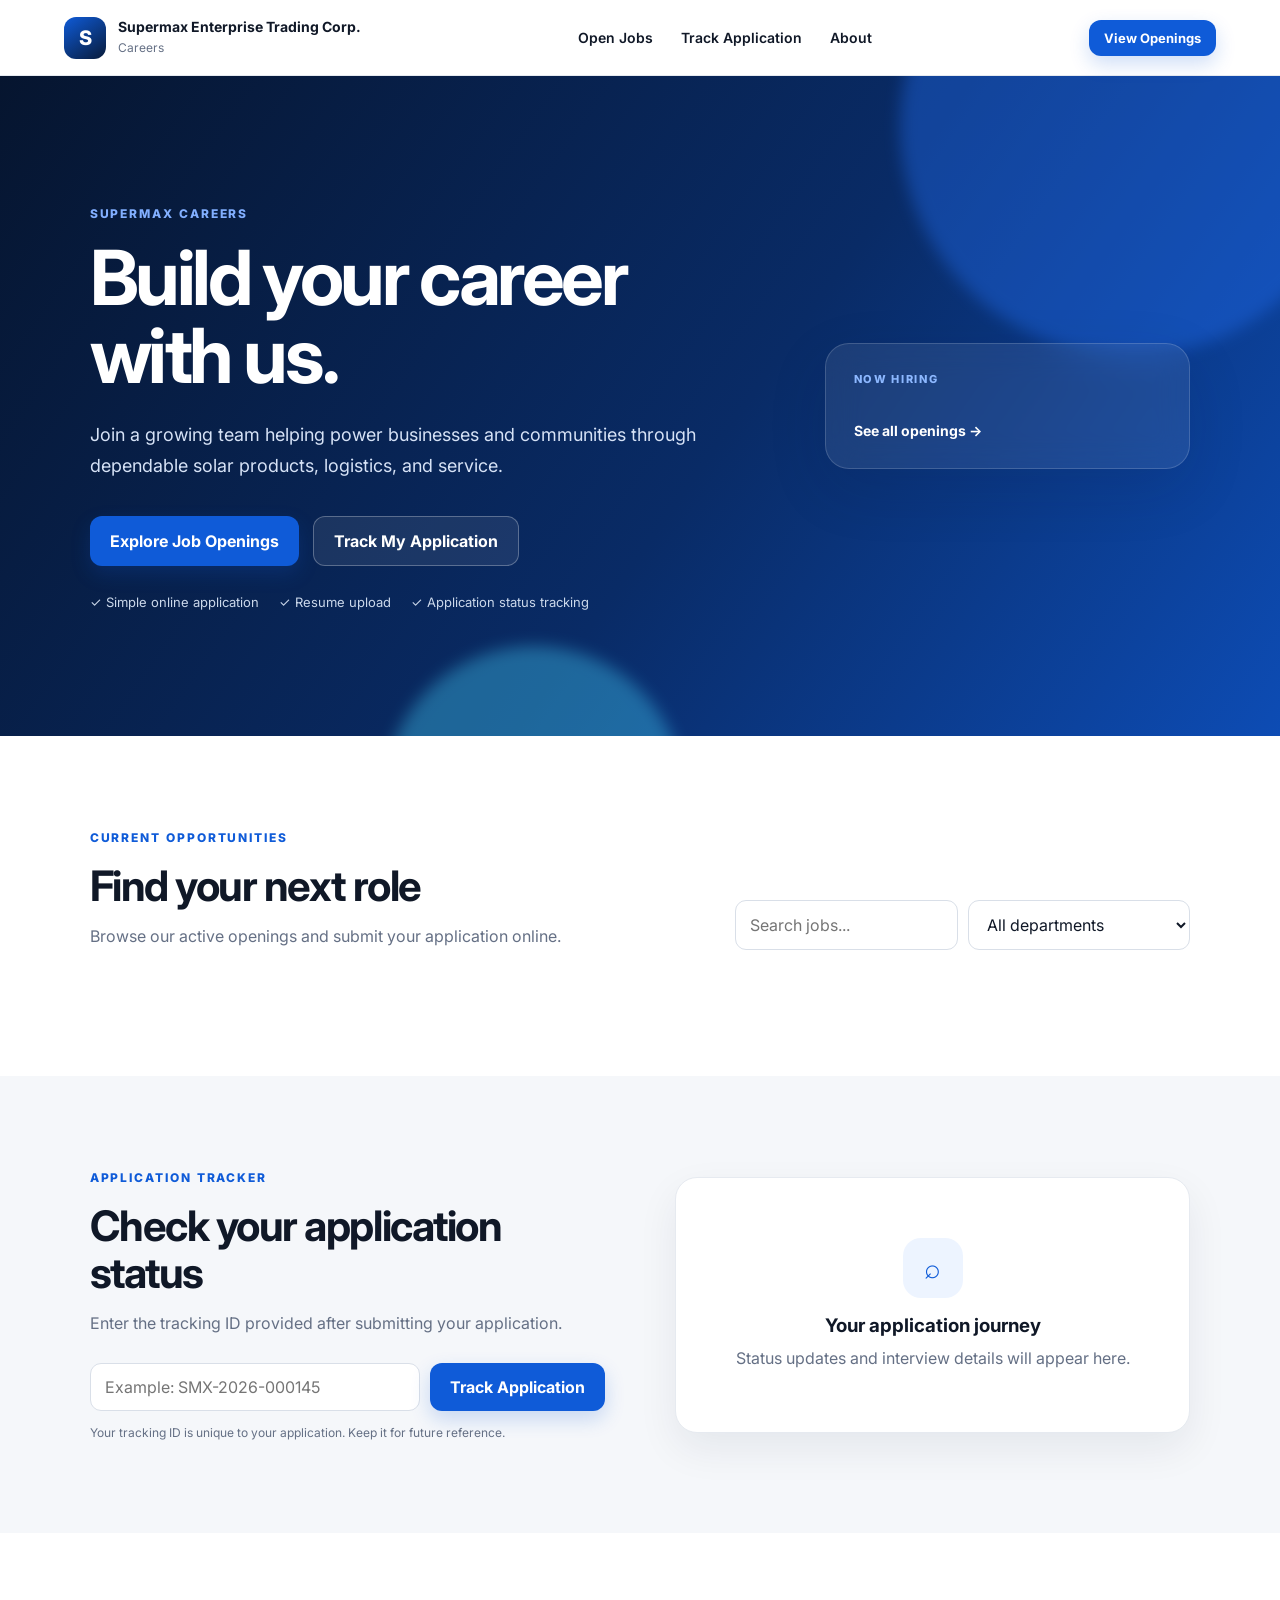
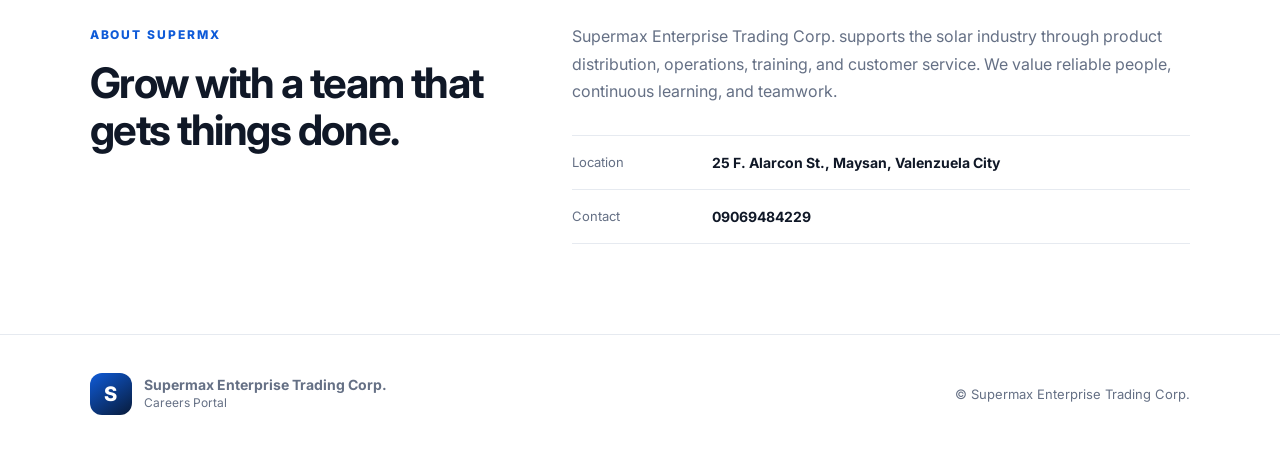
==== index.html @ c65a0ff6 "Add files via upload" ====
<!DOCTYPE html>
<html lang="en">
<head>
  <meta charset="UTF-8" />
  <meta name="viewport" content="width=device-width, initial-scale=1.0" />
  <title>Supermax Careers</title>
  <meta name="description" content="Careers and job openings at Supermax Enterprise Trading Corp." />
  <link rel="preconnect" href="https://fonts.googleapis.com">
  <link rel="preconnect" href="https://fonts.gstatic.com" crossorigin>
  <link href="https://fonts.googleapis.com/css2?family=Inter:wght@400;500;600;700;800&display=swap" rel="stylesheet">
  <link rel="stylesheet" href="styles.css" />
</head>
<body>
  <header class="topbar">
    <a class="brand" href="#home" aria-label="Careers home">
      <div class="brand-logo" id="brandLogoWrap"><img id="brandLogo" alt="Company logo" /></div>
      <div>
        <strong id="brandName">Supermax Enterprise Trading Corp.</strong>
        <span>Careers</span>
      </div>
    </a>
    <nav>
      <a href="#jobs">Open Jobs</a>
      <a href="#track">Track Application</a>
      <a href="#about">About</a>
    </nav>
    <a class="btn btn-small" href="#jobs">View Openings</a>
  </header>

  <main>
    <section class="hero" id="home">
      <div class="hero-glow hero-glow-a"></div>
      <div class="hero-glow hero-glow-b"></div>
      <div class="hero-content">
        <span class="eyebrow">SUPERMAX CAREERS</span>
        <h1 id="heroTitle">Build your career with us.</h1>
        <p id="heroSubtitle">Join a growing team helping power businesses and communities through dependable solar products, logistics, and service.</p>
        <div class="hero-actions">
          <a class="btn" href="#jobs">Explore Job Openings</a>
          <a class="btn btn-ghost" href="#track">Track My Application</a>
        </div>
        <div class="hero-trust">
          <span>✓ Simple online application</span>
          <span>✓ Resume upload</span>
          <span>✓ Application status tracking</span>
        </div>
      </div>
      <aside class="hero-card">
        <div class="mini-label">NOW HIRING</div>
        <div id="heroJobList" class="hero-job-list"></div>
        <a href="#jobs" class="text-link">See all openings →</a>
      </aside>
    </section>

    <section class="section" id="jobs">
      <div class="section-head">
        <div>
          <span class="eyebrow dark">CURRENT OPPORTUNITIES</span>
          <h2>Find your next role</h2>
          <p>Browse our active openings and submit your application online.</p>
        </div>
        <div class="job-filter-wrap">
          <input id="jobSearch" class="input" type="search" placeholder="Search jobs..." />
          <select id="jobDepartment" class="input"><option value="">All departments</option></select>
        </div>
      </div>
      <div id="jobsGrid" class="jobs-grid"></div>
      <div id="jobsEmpty" class="empty-state hidden">No active job openings match your search.</div>
    </section>

    <section class="section section-alt" id="track">
      <div class="track-layout">
        <div>
          <span class="eyebrow dark">APPLICATION TRACKER</span>
          <h2>Check your application status</h2>
          <p>Enter the tracking ID provided after submitting your application.</p>
          <div class="track-form">
            <input id="trackingIdInput" class="input" placeholder="Example: SMX-2026-000145" />
            <button id="trackBtn" class="btn">Track Application</button>
          </div>
          <p class="helper">Your tracking ID is unique to your application. Keep it for future reference.</p>
        </div>
        <div id="trackResult" class="track-card track-placeholder">
          <div class="track-icon">⌕</div>
          <h3>Your application journey</h3>
          <p>Status updates and interview details will appear here.</p>
        </div>
      </div>
    </section>

    <section class="section" id="about">
      <div class="about-grid">
        <div>
          <span class="eyebrow dark">ABOUT SUPERMX</span>
          <h2 id="aboutTitle">Grow with a team that gets things done.</h2>
        </div>
        <div>
          <p id="companyDescription">Supermax Enterprise Trading Corp. supports the solar industry through product distribution, operations, training, and customer service. We value reliable people, continuous learning, and teamwork.</p>
          <div class="info-list">
            <div><span>Location</span><strong id="companyAddress">25 F. Alarcon St., Maysan, Valenzuela City</strong></div>
            <div><span>Contact</span><strong id="companyContact">09069484229</strong></div>
          </div>
        </div>
      </div>
    </section>
  </main>

  <footer>
    <div class="brand">
      <div class="brand-logo"><img id="footerLogo" alt="Company logo" /></div>
      <div>
        <strong id="footerCompanyName">Supermax Enterprise Trading Corp.</strong>
        <span>Careers Portal</span>
      </div>
    </div>
    <p>© <span id="year"></span> <span id="footerCompanyInline">Supermax Enterprise Trading Corp.</span></p>
  </footer>

  <a id="messengerChatButton" class="messenger-chat hidden" href="#" target="_blank" rel="noopener" aria-label="Chat with us on Messenger">
    <span class="messenger-icon">💬</span>
    <span class="messenger-text"><strong>Need help?</strong><small>Chat with us</small></span>
  </a>

  <div id="jobModal" class="modal hidden" role="dialog" aria-modal="true" aria-labelledby="jobModalTitle">
    <div class="modal-backdrop" data-close-modal></div>
    <div class="modal-panel">
      <button class="modal-close" data-close-modal aria-label="Close">×</button>
      <div id="jobModalContent"></div>
    </div>
  </div>

  <div id="applyModal" class="modal hidden" role="dialog" aria-modal="true" aria-labelledby="applyModalTitle">
    <div class="modal-backdrop" data-close-apply></div>
    <div class="modal-panel modal-wide">
      <button class="modal-close" data-close-apply aria-label="Close">×</button>
      <div class="modal-heading">
        <span class="eyebrow dark">ONLINE APPLICATION</span>
        <h2 id="applyModalTitle">Apply for <span id="applyJobName"></span></h2>
        <p>Complete the form below. Fields marked * are required.</p>
      </div>
      <form id="applicationForm" class="application-form">
        <input type="hidden" id="applyJobId" />
        <div class="form-grid">
          <label>Full Name *<input class="input" id="fullName" required /></label>
          <label>Email Address *<input class="input" id="email" type="email" required /></label>
          <label>Mobile Number *<input class="input" id="mobile" required /></label>
          <label>Address *<input class="input" id="address" required /></label>
          <label>Highest Educational Attainment
            <select class="input" id="education">
              <option>High School</option><option>Senior High School</option><option>Vocational / TESDA</option>
              <option>College Undergraduate</option><option>College Graduate</option><option>Postgraduate</option>
            </select>
          </label>
          <label>Years of Work Experience<input class="input" id="experience" placeholder="Example: 2 years" /></label>
          <label>Expected Salary<input class="input" id="expectedSalary" placeholder="Optional" /></label>
          <label>Available Start Date<input class="input" id="startDate" type="date" /></label>
        </div>
        <label>Short Introduction / Message<textarea class="input" id="message" rows="4" placeholder="Tell us briefly about your experience and why you are applying."></textarea></label>
        <label class="resume-field">Resume *<input class="input" id="resume" type="file" accept=".pdf,.doc,.docx" required />
          <small>Accepted: PDF, DOC, DOCX. Maximum 5 MB.</small>
        </label>
        <label class="consent"><input type="checkbox" id="consent" required /> I confirm that the information provided is accurate and I consent to the processing of my application data for recruitment purposes.</label>
        <button id="submitApplicationBtn" class="btn btn-full" type="submit">Submit Application</button>
        <p id="applicationError" class="form-error hidden"></p>
      </form>
    </div>
  </div>

  <div id="successModal" class="modal hidden">
    <div class="modal-backdrop"></div>
    <div class="modal-panel success-panel">
      <div class="success-icon">✓</div>
      <span class="eyebrow dark">APPLICATION RECEIVED</span>
      <h2>Thank you for applying!</h2>
      <p>Your application has been submitted successfully.</p>
      <p id="successEmailNote" class="success-email-note">We will also send an application confirmation to your email.</p>
      <div class="tracking-code-box">
        <span>Your Tracking ID</span>
        <strong id="successTrackingId"></strong>
        <button id="copyTrackingBtn" class="btn btn-ghost-dark btn-small">Copy Tracking ID</button>
      </div>
      <p class="helper">Save this tracking ID. You will need it to check your application status.</p>
      <button id="closeSuccessBtn" class="btn">Done</button>
    </div>
  </div>

  <script src="config.js"></script>
  <script src="app.js"></script>
</body>
</html>
---- styles.css ----
:root{
  --ink:#101827;--muted:#657085;--line:#e6eaf0;--soft:#f5f7fa;--white:#fff;
  --primary:#0f5bd8;--primary-dark:#0b3f9a;--navy:#081b3a;--success:#0e9f6e;
  --warning:#d97706;--danger:#d92d20;--radius:20px;--shadow:0 20px 60px rgba(8,27,58,.12)
}
*{box-sizing:border-box}html{scroll-behavior:smooth}body{margin:0;font-family:Inter,Arial,sans-serif;color:var(--ink);background:#fff}button,input,select,textarea{font:inherit}button{cursor:pointer}a{color:inherit;text-decoration:none}.hidden{display:none!important}
.topbar{height:76px;padding:0 5vw;display:flex;align-items:center;justify-content:space-between;gap:24px;background:rgba(255,255,255,.94);backdrop-filter:blur(10px);position:sticky;top:0;z-index:40;border-bottom:1px solid var(--line)}
.brand{display:flex;align-items:center;gap:12px}.brand-logo{width:42px;height:42px;border-radius:12px;background:linear-gradient(145deg,var(--primary),var(--navy));display:grid;place-items:center;overflow:hidden;flex:0 0 auto}.brand-logo img{width:100%;height:100%;object-fit:contain}.brand-logo img:not([src]),.brand-logo img[src=""]{display:none}.brand-logo:has(img:not([src])),.brand-logo:has(img[src=""]){position:relative}.brand-logo:has(img:not([src])):after,.brand-logo:has(img[src=""]):after{content:"S";color:#fff;font-weight:800;font-size:20px}
.brand strong{display:block;font-size:14px;line-height:1.2}.brand span{font-size:12px;color:var(--muted)}.topbar nav{display:flex;gap:28px;font-size:14px;font-weight:600}.topbar nav a:hover{color:var(--primary)}
.btn{border:0;border-radius:12px;background:var(--primary);color:#fff;font-weight:700;padding:14px 20px;display:inline-flex;align-items:center;justify-content:center;transition:.2s;box-shadow:0 8px 20px rgba(15,91,216,.2)}.btn:hover{background:var(--primary-dark);transform:translateY(-1px)}.btn-small{padding:10px 15px;font-size:13px}.btn-ghost{background:rgba(255,255,255,.08);box-shadow:none;border:1px solid rgba(255,255,255,.28)}.btn-ghost:hover{background:rgba(255,255,255,.14)}.btn-ghost-dark{color:var(--primary);background:#fff;border:1px solid #d7e2f6;box-shadow:none}.btn-full{width:100%}
.hero{min-height:660px;padding:88px 7vw;display:grid;grid-template-columns:minmax(0,1.2fr) minmax(330px,.65fr);align-items:center;gap:60px;position:relative;overflow:hidden;background:linear-gradient(125deg,#06152f 0%,#092b66 56%,#0f5bd8 120%);color:#fff}.hero-content,.hero-card{position:relative;z-index:2}.hero-glow{position:absolute;border-radius:50%;filter:blur(8px);opacity:.35}.hero-glow-a{width:460px;height:460px;background:#2474ff;right:-80px;top:-180px}.hero-glow-b{width:300px;height:300px;background:#47d7ff;left:30%;bottom:-210px}.eyebrow{display:inline-block;font-size:12px;font-weight:800;letter-spacing:.16em;color:#82afff;margin-bottom:18px}.eyebrow.dark{color:var(--primary)}.hero h1{font-size:clamp(42px,6vw,76px);line-height:1.02;max-width:760px;margin:0 0 24px;letter-spacing:-.045em}.hero-content>p{font-size:18px;line-height:1.75;color:#d6e2f6;max-width:720px;margin:0 0 34px}.hero-actions{display:flex;gap:14px;flex-wrap:wrap}.hero-trust{display:flex;gap:20px;flex-wrap:wrap;margin-top:28px;color:#cbd8eb;font-size:13px}.hero-card{border:1px solid rgba(255,255,255,.16);background:rgba(255,255,255,.08);backdrop-filter:blur(16px);border-radius:24px;padding:28px;box-shadow:var(--shadow)}.mini-label{font-size:11px;font-weight:800;letter-spacing:.15em;color:#8db8ff;margin-bottom:16px}.hero-job-list{display:flex;flex-direction:column}.hero-job{padding:16px 0;border-bottom:1px solid rgba(255,255,255,.12)}.hero-job strong{font-size:16px;display:block}.hero-job span{font-size:12px;color:#cad6e8;margin-top:5px;display:block}.text-link{display:inline-block;margin-top:20px;color:#fff;font-weight:700;font-size:14px}
.section{padding:90px 7vw}.section-alt{background:var(--soft)}.section-head{display:flex;justify-content:space-between;gap:40px;align-items:end;margin-bottom:36px}.section h2{font-size:42px;line-height:1.1;letter-spacing:-.035em;margin:0 0 14px}.section-head p,.about-grid p,.track-layout>div>p{color:var(--muted);line-height:1.7;margin:0}.job-filter-wrap{display:flex;gap:10px;min-width:420px}.input{width:100%;border:1px solid #d9dfe8;border-radius:11px;padding:13px 14px;background:#fff;color:var(--ink);outline:none}.input:focus{border-color:#7aa7f4;box-shadow:0 0 0 4px rgba(15,91,216,.1)}textarea.input{resize:vertical}
.jobs-grid{display:grid;grid-template-columns:repeat(3,minmax(0,1fr));gap:20px}.job-card{border:1px solid var(--line);border-radius:18px;padding:25px;background:#fff;display:flex;flex-direction:column;transition:.2s;min-height:300px}.job-card:hover{transform:translateY(-4px);box-shadow:0 16px 40px rgba(8,27,58,.09);border-color:#c7d7f1}.job-badge{align-self:flex-start;background:#edf4ff;color:var(--primary);font-size:11px;font-weight:800;padding:7px 9px;border-radius:999px}.job-card h3{font-size:22px;margin:22px 0 10px}.job-meta{color:var(--muted);font-size:13px;display:flex;gap:12px;flex-wrap:wrap}.job-card p{color:var(--muted);line-height:1.6;font-size:14px;flex:1}.job-card .card-actions{display:flex;gap:10px}.job-card .card-actions .btn{flex:1}.outline-button{border:1px solid #d8e0eb;background:#fff;border-radius:12px;padding:12px 16px;font-weight:700;color:var(--ink)}.outline-button:hover{border-color:var(--primary);color:var(--primary)}.empty-state{text-align:center;padding:50px;color:var(--muted);border:1px dashed #cfd6df;border-radius:18px}
.track-layout{display:grid;grid-template-columns:1fr 1fr;gap:70px;align-items:center}.track-form{display:flex;gap:10px;margin-top:26px}.track-form .input{flex:1}.helper{font-size:12px!important;color:var(--muted)!important;margin-top:12px!important}.track-card{background:#fff;border:1px solid var(--line);border-radius:22px;padding:30px;box-shadow:0 16px 40px rgba(8,27,58,.07)}.track-placeholder{text-align:center;padding:60px 30px}.track-icon{width:60px;height:60px;margin:0 auto 16px;border-radius:18px;background:#edf4ff;color:var(--primary);display:grid;place-items:center;font-size:28px}.track-card h3{margin:0 0 8px}.track-card p{color:var(--muted);line-height:1.6}.status-head{display:flex;justify-content:space-between;gap:20px;align-items:start;margin-bottom:26px}.status-pill{font-size:11px;font-weight:800;padding:8px 10px;border-radius:999px;background:#edf4ff;color:var(--primary);white-space:nowrap}.status-meta{font-size:13px;color:var(--muted)}.timeline{position:relative;margin-top:20px}.timeline-item{display:grid;grid-template-columns:28px 1fr;gap:14px;position:relative;padding-bottom:22px}.timeline-item:not(:last-child):before{content:"";position:absolute;left:13px;top:25px;bottom:-2px;width:2px;background:#dfe5ed}.timeline-dot{width:28px;height:28px;border-radius:50%;background:#e9edf3;display:grid;place-items:center;color:#96a0ae;font-size:13px;z-index:1}.timeline-item.done .timeline-dot,.timeline-item.current .timeline-dot{background:var(--primary);color:#fff}.timeline-item.done:not(:last-child):before{background:var(--primary)}.timeline-content strong{font-size:14px}.timeline-content p{font-size:12px;margin:4px 0 0}.interview-box{margin-top:20px;border:1px solid #cfe0ff;background:#f3f7ff;padding:18px;border-radius:14px}.interview-box h4{margin:0 0 10px;color:var(--primary)}.interview-box p{margin:4px 0;font-size:13px}
.about-grid{display:grid;grid-template-columns:.8fr 1.2fr;gap:70px}.info-list{margin-top:30px;border-top:1px solid var(--line)}.info-list div{display:grid;grid-template-columns:120px 1fr;padding:18px 0;border-bottom:1px solid var(--line);gap:20px}.info-list span{font-size:13px;color:var(--muted)}.info-list strong{font-size:14px}
footer{padding:38px 7vw;border-top:1px solid var(--line);display:flex;justify-content:space-between;align-items:center;color:var(--muted);font-size:13px}
.modal{position:fixed;inset:0;z-index:100;display:grid;place-items:center;padding:20px}.modal-backdrop{position:absolute;inset:0;background:rgba(3,12,27,.66);backdrop-filter:blur(4px)}.modal-panel{position:relative;z-index:1;width:min(720px,100%);max-height:92vh;overflow:auto;background:#fff;border-radius:22px;padding:34px;box-shadow:0 30px 100px rgba(0,0,0,.3)}.modal-wide{width:min(950px,100%)}.modal-close{position:absolute;right:18px;top:14px;border:0;background:transparent;font-size:28px;color:#737d8c}.modal-heading{padding-right:40px;margin-bottom:24px}.modal-heading h2{font-size:34px;margin:0 0 10px}.modal-heading p{color:var(--muted)}.job-detail-meta{display:flex;gap:10px;flex-wrap:wrap;margin:18px 0 30px}.meta-chip{background:var(--soft);border:1px solid var(--line);border-radius:999px;padding:8px 11px;font-size:12px;color:#556174}.job-section{margin-top:26px}.job-section h3{font-size:17px}.job-section p,.job-section li{color:var(--muted);line-height:1.7;font-size:14px}.job-section ul{padding-left:20px}.application-form{display:flex;flex-direction:column;gap:18px}.application-form label,.settings-form label,.login-card label{font-size:13px;font-weight:700;display:flex;flex-direction:column;gap:8px}.form-grid{display:grid;grid-template-columns:1fr 1fr;gap:16px}.resume-field small,.settings-form small{font-weight:400;color:var(--muted)}.consent{flex-direction:row!important;align-items:flex-start;font-weight:500!important;line-height:1.5}.consent input{margin-top:4px}.form-error{color:var(--danger);font-size:13px;margin:0}.success-panel{text-align:center;width:min(540px,100%)}.success-icon{width:68px;height:68px;border-radius:50%;background:#e7f8f2;color:var(--success);font-size:34px;display:grid;place-items:center;margin:0 auto 22px}.tracking-code-box{background:var(--soft);border:1px solid var(--line);border-radius:16px;padding:20px;margin:22px 0;display:flex;flex-direction:column;align-items:center;gap:10px}.tracking-code-box span{font-size:11px;font-weight:700;color:var(--muted);text-transform:uppercase;letter-spacing:.12em}.tracking-code-box strong{font-size:26px;color:var(--primary);letter-spacing:.04em}

/* ADMIN */
.admin-body{background:#f3f5f8}.admin-login{min-height:100vh;display:grid;place-items:center;padding:24px;background:radial-gradient(circle at 10% 10%,#dfeaff,transparent 30%),radial-gradient(circle at 90% 90%,#d7f4ff,transparent 28%),#f5f7fa}.login-card{width:min(440px,100%);background:#fff;border:1px solid var(--line);border-radius:24px;padding:36px;box-shadow:var(--shadow)}.login-logo{width:54px;height:54px;margin-bottom:24px}.login-card h1{margin:0 0 10px;font-size:32px}.login-card>p{color:var(--muted);line-height:1.6;margin-bottom:24px}.login-card form{display:flex;flex-direction:column;gap:16px}.demo-note{display:block;margin-top:18px;color:var(--muted);background:var(--soft);padding:12px;border-radius:10px}.admin-shell{min-height:100vh;display:grid;grid-template-columns:250px 1fr}.admin-sidebar{background:var(--navy);color:#fff;padding:24px 18px;position:fixed;left:0;top:0;bottom:0;width:250px;display:flex;flex-direction:column}.admin-brand{padding:0 8px 24px;border-bottom:1px solid rgba(255,255,255,.1)}.admin-brand span{color:#94a8c9}.admin-nav{display:flex;flex-direction:column;gap:6px;padding-top:22px}.nav-item{border:0;background:transparent;color:#aebbd1;border-radius:10px;padding:13px 14px;text-align:left;font-weight:600;display:flex;gap:12px}.nav-item.active,.nav-item:hover{background:rgba(255,255,255,.1);color:#fff}.sidebar-bottom{margin-top:auto;border-top:1px solid rgba(255,255,255,.1);padding-top:14px;display:flex;flex-direction:column}.sidebar-bottom a,.sidebar-bottom button{color:#aebbd1;background:transparent;border:0;text-align:left;padding:11px 10px;font-size:13px}.sidebar-bottom a:hover,.sidebar-bottom button:hover{color:#fff}.admin-main{grid-column:2;padding:0 34px 50px}.admin-topbar{height:104px;display:flex;align-items:center;justify-content:space-between}.admin-kicker{font-size:10px;font-weight:800;color:var(--primary);letter-spacing:.15em;margin:0 0 5px}.admin-topbar h1{margin:0;font-size:28px}.admin-date{font-size:13px;color:var(--muted)}.stats-grid{display:grid;grid-template-columns:repeat(5,1fr);gap:14px;margin-bottom:20px}.stat-card{background:#fff;border:1px solid var(--line);border-radius:16px;padding:20px}.stat-card span{font-size:12px;color:var(--muted);display:block;margin-bottom:13px}.stat-card strong{font-size:30px}.admin-grid-two{display:grid;grid-template-columns:1.35fr .65fr;gap:20px}.panel{background:#fff;border:1px solid var(--line);border-radius:18px;padding:22px}.panel-head,.view-actions{display:flex;justify-content:space-between;align-items:center;gap:20px;margin-bottom:20px}.panel-head h2,.view-actions h2{margin:0 0 5px;font-size:19px}.panel-head p,.view-actions p{margin:0;color:var(--muted);font-size:13px}.text-button{background:transparent;border:0;color:var(--primary);font-weight:700}.recent-row{display:grid;grid-template-columns:42px 1fr auto;gap:12px;align-items:center;padding:13px 0;border-top:1px solid var(--line)}.avatar{width:42px;height:42px;border-radius:12px;background:#eaf1ff;color:var(--primary);display:grid;place-items:center;font-weight:800}.recent-row strong{font-size:13px;display:block}.recent-row span{font-size:11px;color:var(--muted)}.pipeline-row{margin-bottom:17px}.pipeline-label{display:flex;justify-content:space-between;font-size:12px;margin-bottom:7px}.pipeline-bar{height:8px;background:#e9edf3;border-radius:999px;overflow:hidden}.pipeline-fill{height:100%;background:linear-gradient(90deg,var(--primary),#48a1ff);border-radius:999px}.table-wrap{overflow:auto}.admin-table{width:100%;border-collapse:collapse;min-width:760px}.admin-table th{text-align:left;font-size:11px;text-transform:uppercase;letter-spacing:.06em;color:#7c8797;padding:12px;border-bottom:1px solid var(--line)}.admin-table td{padding:15px 12px;border-bottom:1px solid var(--line);font-size:13px;vertical-align:middle}.admin-table tr:last-child td{border-bottom:0}.table-primary strong{display:block}.table-primary span{font-size:11px;color:var(--muted)}.table-action{border:0;background:#f0f4fa;color:var(--ink);border-radius:8px;padding:8px 10px;font-weight:700;font-size:12px}.table-action:hover{color:var(--primary)}.status-tag{display:inline-flex;padding:6px 9px;border-radius:999px;font-size:10px;font-weight:800;background:#eef2f6;color:#5e6979}.status-tag.active,.status-tag.hired{background:#e6f8f1;color:#087a53}.status-tag.closed,.status-tag.not-selected{background:#feeeee;color:#b42318}.status-tag.for-interview,.status-tag.shortlisted{background:#fff5e5;color:#b35b00}.status-tag.under-review,.status-tag.final-review{background:#edf4ff;color:#1558bb}.inline-filters{display:flex;gap:10px;min-width:420px}.settings-form{max-width:900px}.settings-grid{display:grid;grid-template-columns:1fr 1fr;gap:18px;margin-bottom:20px}.saved-message{color:var(--success);font-size:13px;margin-left:12px}.applicant-panel{width:min(1000px,100%)}.applicant-head{display:flex;justify-content:space-between;gap:20px;margin-bottom:25px}.applicant-head h2{margin:6px 0}.applicant-head p{margin:0;color:var(--muted);font-size:13px}.applicant-grid{display:grid;grid-template-columns:1fr 340px;gap:24px}.detail-card{border:1px solid var(--line);border-radius:14px;padding:18px;margin-bottom:14px}.detail-card h3{font-size:14px;margin:0 0 14px}.detail-list{display:grid;grid-template-columns:1fr 1fr;gap:14px}.detail-item span{display:block;font-size:10px;text-transform:uppercase;color:#8993a2;letter-spacing:.06em;margin-bottom:5px}.detail-item strong{font-size:13px}.detail-card p{font-size:13px;color:var(--muted);line-height:1.6}.admin-form-stack{display:flex;flex-direction:column;gap:14px}.resume-link{display:flex;justify-content:center;padding:12px;border:1px solid #d6e2f5;color:var(--primary);border-radius:10px;font-weight:700;font-size:13px}.danger-button{border:1px solid #ffd0cc;background:#fff;color:var(--danger);border-radius:10px;padding:11px;font-weight:700}.danger-button:hover{background:#fff2f1}
@media(max-width:1000px){.hero{grid-template-columns:1fr}.hero-card{max-width:650px}.jobs-grid{grid-template-columns:repeat(2,1fr)}.stats-grid{grid-template-columns:repeat(3,1fr)}.admin-grid-two{grid-template-columns:1fr}.applicant-grid{grid-template-columns:1fr}.admin-shell{grid-template-columns:82px 1fr}.admin-sidebar{width:82px}.admin-brand div:last-child,.nav-item span{display:none}.admin-main{grid-column:2}.sidebar-bottom a,.sidebar-bottom button{font-size:0}.sidebar-bottom a:before{content:"↗";font-size:18px}.sidebar-bottom button:before{content:"⎋";font-size:18px}}
@media(max-width:720px){.topbar{height:68px;padding:0 18px}.topbar nav,.topbar>.btn{display:none}.brand strong{max-width:220px;font-size:12px}.hero{padding:70px 20px;min-height:auto;gap:35px}.hero h1{font-size:44px}.hero-content>p{font-size:16px}.section{padding:65px 20px}.section h2{font-size:34px}.section-head{display:block}.job-filter-wrap,.inline-filters{min-width:0;width:100%;margin-top:20px;flex-direction:column}.jobs-grid{grid-template-columns:1fr}.track-layout,.about-grid{grid-template-columns:1fr;gap:40px}.track-form{flex-direction:column}.form-grid,.settings-grid{grid-template-columns:1fr}.modal{padding:8px}.modal-panel{padding:26px 20px}.modal-heading h2{font-size:27px}.status-head{flex-direction:column}.info-list div{grid-template-columns:1fr;gap:6px}footer{flex-direction:column;gap:20px;text-align:center}.admin-shell{display:block}.admin-sidebar{position:static;width:100%;height:auto;padding:12px 15px;display:block}.admin-brand{border:0;padding:0 0 10px}.admin-brand div:last-child{display:block}.admin-nav{flex-direction:row;overflow:auto;padding:0}.nav-item{white-space:nowrap}.nav-item span{display:inline}.sidebar-bottom{display:none}.admin-main{padding:0 15px 40px}.admin-topbar{height:90px}.admin-date{display:none}.stats-grid{grid-template-columns:repeat(2,1fr)}.view-actions{align-items:flex-start;flex-direction:column}.panel{padding:16px}.applicant-head{flex-direction:column}.detail-list{grid-template-columns:1fr}}


.success-email-note{font-size:13px;color:var(--muted);margin:-2px 0 0}
.messenger-chat{position:fixed;right:24px;bottom:24px;z-index:55;display:flex;align-items:center;gap:10px;background:#0866ff;color:#fff;padding:12px 16px;border-radius:999px;box-shadow:0 16px 35px rgba(8,102,255,.32);transition:.2s}
.messenger-chat:hover{transform:translateY(-2px);background:#0554d8}
.messenger-icon{width:34px;height:34px;border-radius:50%;background:rgba(255,255,255,.16);display:grid;place-items:center;font-size:18px}
.messenger-text{display:flex;flex-direction:column;line-height:1.15}.messenger-text strong{font-size:13px}.messenger-text small{font-size:10px;color:#dce9ff;margin-top:3px}
@media(max-width:720px){.messenger-chat{right:15px;bottom:15px;padding:11px}.messenger-text{display:none}.messenger-icon{width:38px;height:38px}}
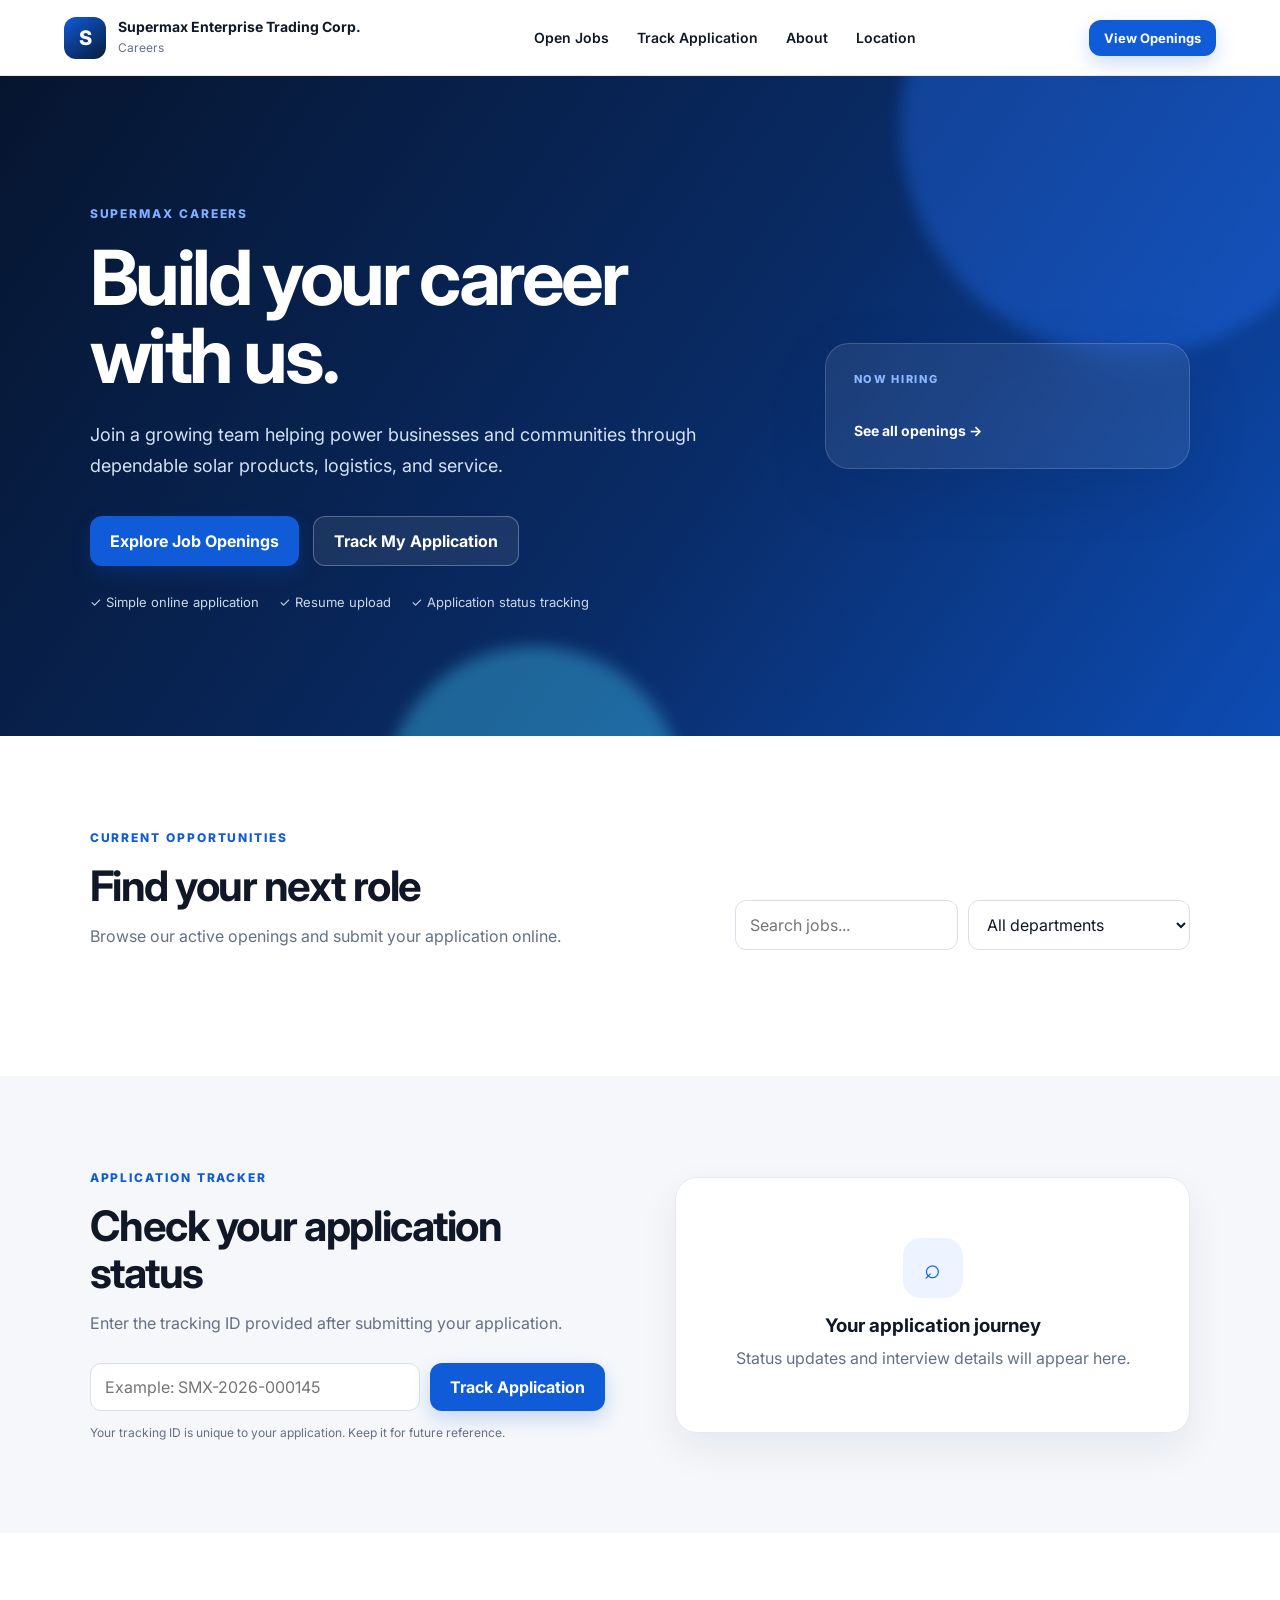
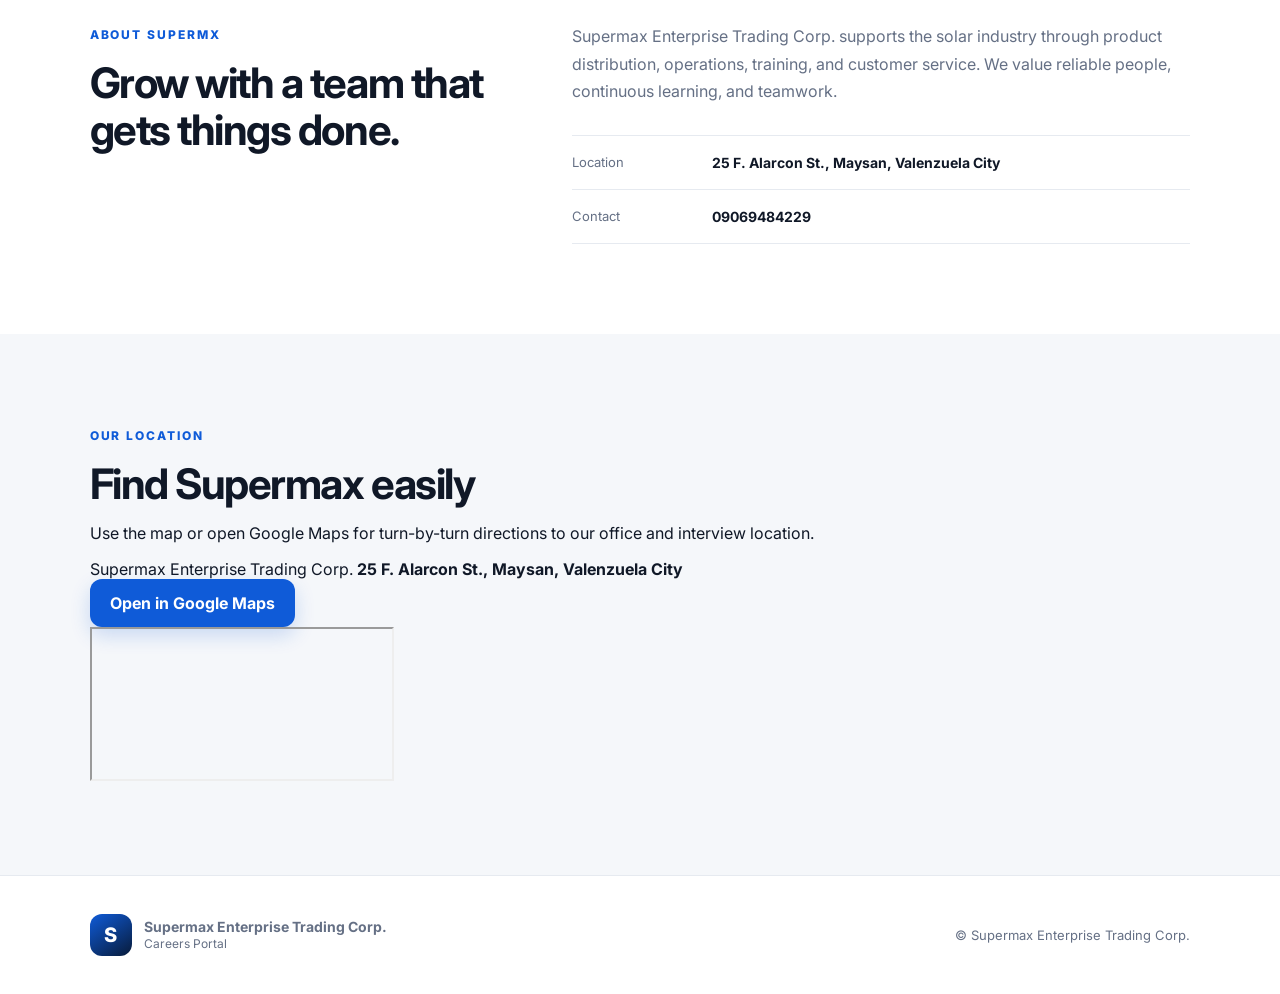
==== commit 704b00a5: "Update index.html" ====
--- a/index.html
+++ b/index.html
@@ -23,6 +23,7 @@
       <a href="#jobs">Open Jobs</a>
       <a href="#track">Track Application</a>
       <a href="#about">About</a>
+      <a href="#location">Location</a>
     </nav>
     <a class="btn btn-small" href="#jobs">View Openings</a>
   </header>
@@ -100,6 +101,24 @@
             <div><span>Location</span><strong id="companyAddress">25 F. Alarcon St., Maysan, Valenzuela City</strong></div>
             <div><span>Contact</span><strong id="companyContact">09069484229</strong></div>
           </div>
+        </div>
+      </div>
+    </section>
+
+    <section class="section section-alt" id="location">
+      <div class="location-layout">
+        <div class="location-copy">
+          <span class="eyebrow dark">OUR LOCATION</span>
+          <h2>Find Supermax easily</h2>
+          <p>Use the map or open Google Maps for turn-by-turn directions to our office and interview location.</p>
+          <div class="location-address-card">
+            <span>Supermax Enterprise Trading Corp.</span>
+            <strong id="mapCompanyAddress">25 F. Alarcon St., Maysan, Valenzuela City</strong>
+          </div>
+          <a id="openMapsButton" class="btn" href="https://maps.app.goo.gl/k6s9dzqoc3AuiTNH6" target="_blank" rel="noopener">Open in Google Maps</a>
+        </div>
+        <div class="map-frame-wrap">
+          <iframe id="companyMapFrame" title="Supermax Enterprise Trading Corp. location" src="https://www.google.com/maps?q=14.7031475,120.9715062&z=17&output=embed" loading="lazy" referrerpolicy="no-referrer-when-downgrade" allowfullscreen></iframe>
         </div>
       </div>
     </section>
